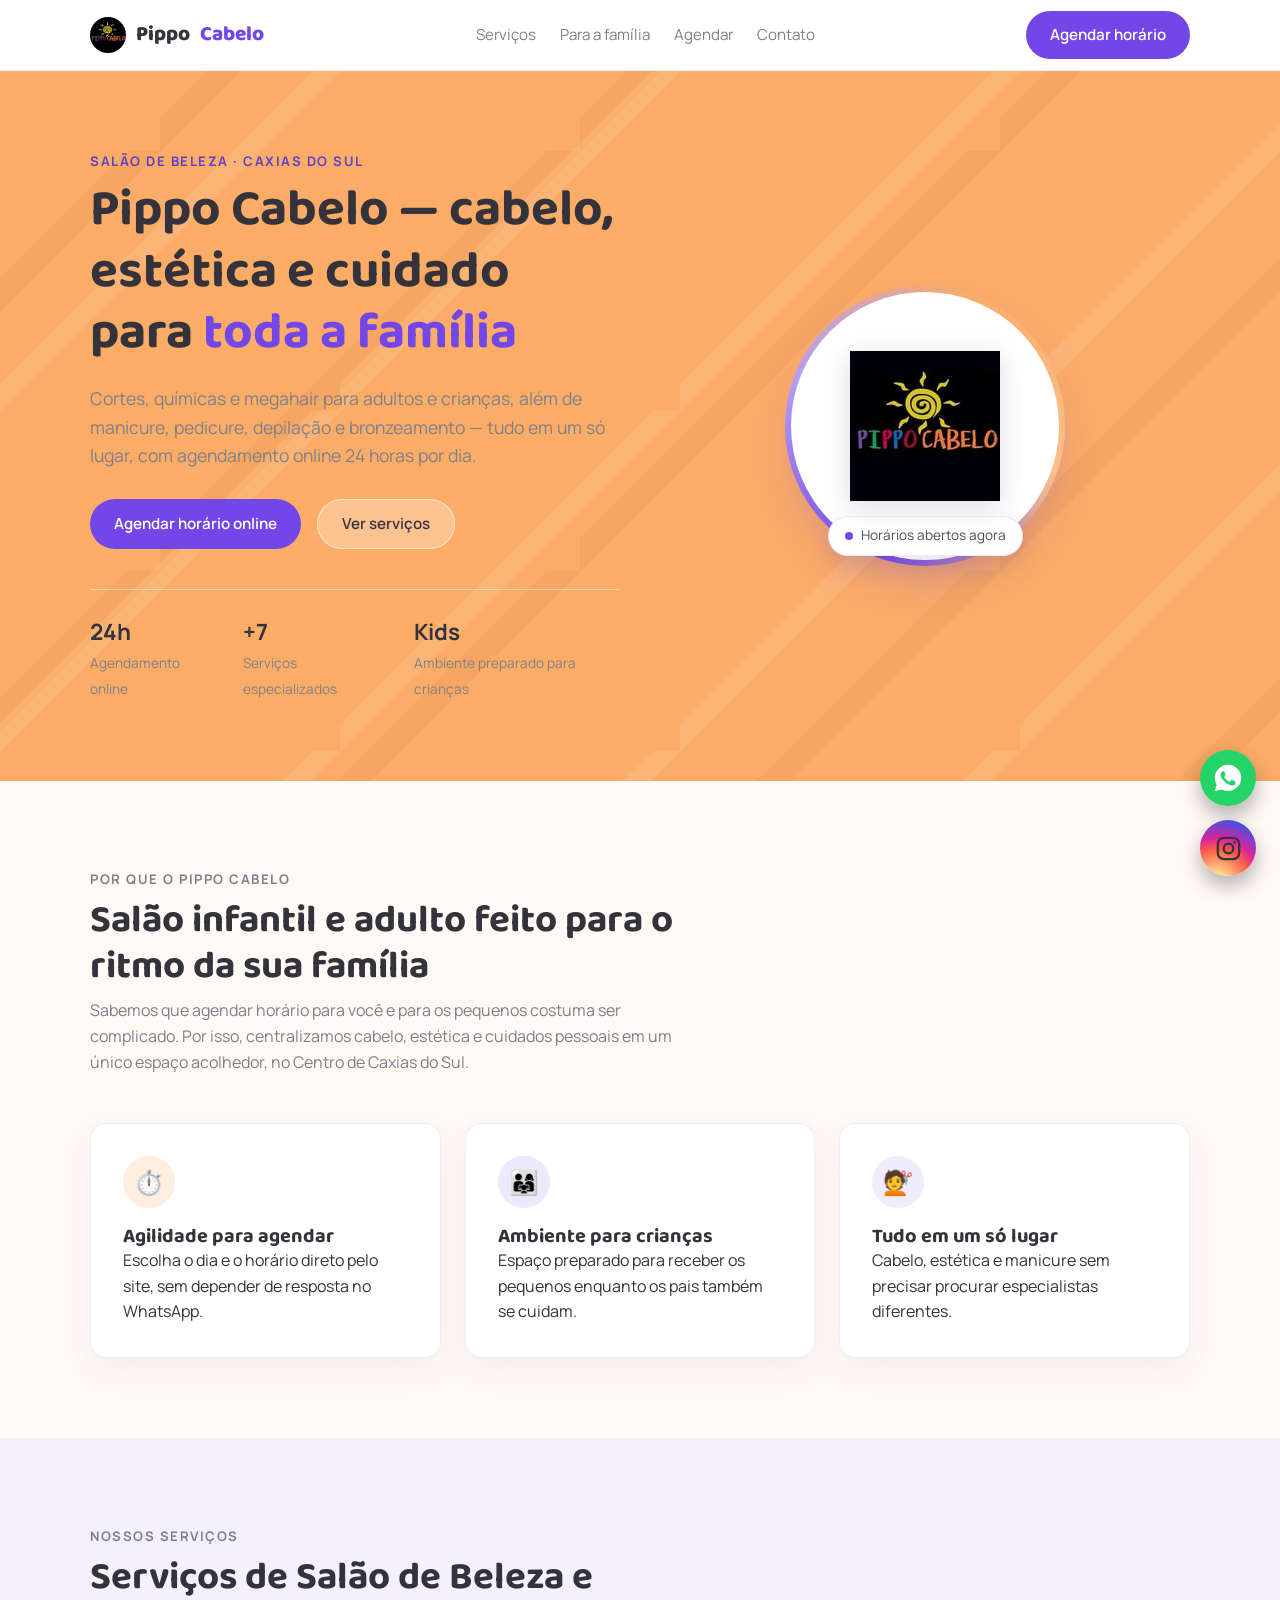
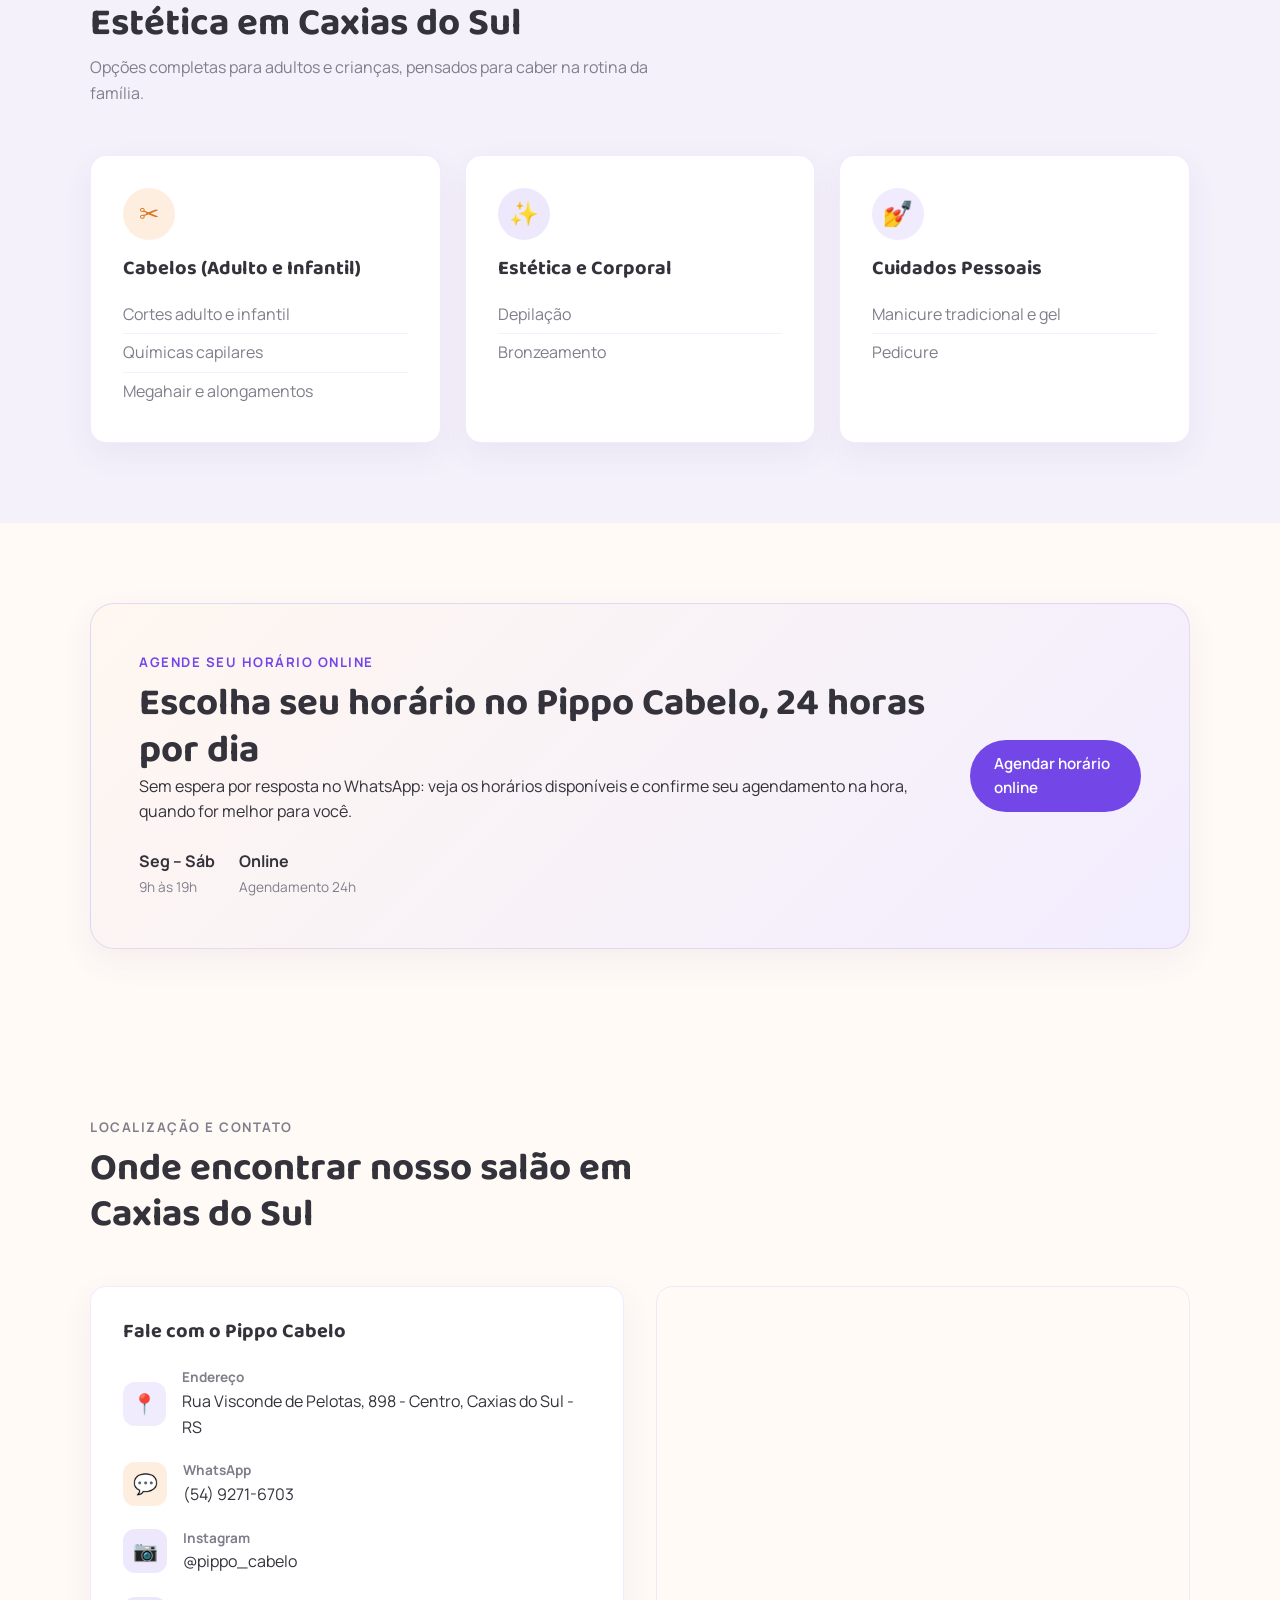
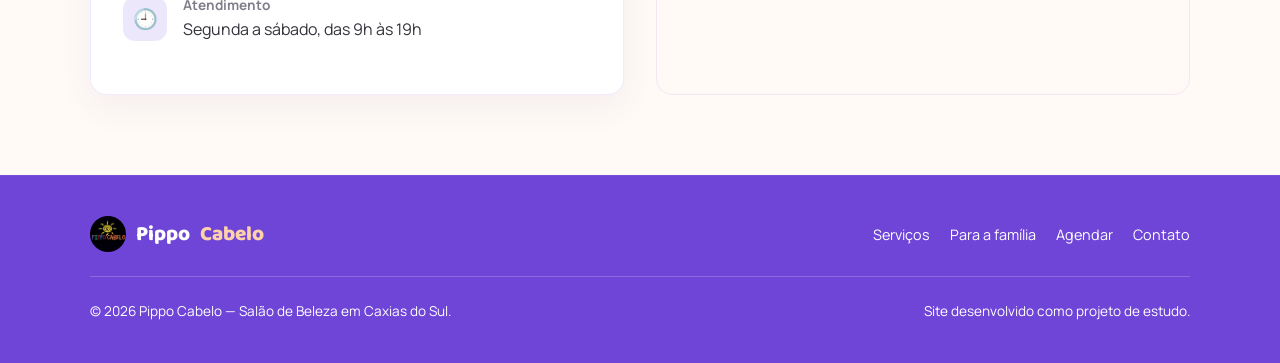
==== index.html @ ef591f98 "arrumando" ====
<!DOCTYPE html>
<html lang="pt-BR">
<head>
  <meta charset="UTF-8">
  <meta name="viewport" content="width=device-width, initial-scale=1.0">

  <!-- ===================== SEO ===================== -->
  <title>Pippo Cabelo | Salão Adulto, Infantil e Agendamento Online em Caxias do Sul</title>
  <meta name="description" content="Agende seu horário online no Pippo Cabelo! Cortes adulto e infantil, megahair, químicas, manicure, depilação e bronzeamento em Caxias do Sul. Escolha seu horário 24h!">
  <meta name="keywords" content="salão de beleza em caxias do sul, agendamento online salão, salão infantil caxias do sul, megahair caxias do sul, manicure e pedicure perto de mim, depilação e bronzeamento caxias">
  <meta name="robots" content="index, follow">
  <link rel="canonical" href="https://pippo-cabelo.vercel.app/">
  
  <meta property="og:type" content="business.business">
  <meta property="og:title" content="Pippo Cabelo | Salão Adulto, Infantil e Agendamento Online em Caxias do Sul">
  <meta property="og:description" content="Cabelo, estética e cuidados para toda a família. Agende seu horário online 24h no Pippo Cabelo, em Caxias do Sul.">
  <meta property="og:image" content="https://pippo-cabelo.vercel.app/assets/logo.png">
  <meta property="og:url" content="https://pippo-cabelo.vercel.app/">
  <meta property="og:locale" content="pt_BR">
  <meta name="theme-color" content="#fbac67">

  <link rel="icon" href="assets/logo.png" type="image/png">
  <link rel="stylesheet" href="styles.css">

  <script type="application/ld+json">
  {
    "@context": "https://schema.org",
    "@type": "HairSalon",
    "name": "Pippo Cabelo",
    "image": "https://pippo-cabelo.vercel.app/assets/logo.png",
    "url": "https://pippo-cabelo.vercel.app/",
    "telephone": "+555492716703",
    "priceRange": "$$",
    "address": {
      "@type": "PostalAddress",
      "streetAddress": "Rua Visconde de Pelotas, 898 - Centro",
      "addressLocality": "Caxias do Sul",
      "addressRegion": "RS",
      "addressCountry": "BR"
    },
    "openingHoursSpecification": [
      {
        "@type": "OpeningHoursSpecification",
        "dayOfWeek": ["Monday", "Tuesday", "Wednesday", "Thursday", "Friday", "Saturday"],
        "opens": "09:00",
        "closes": "19:00"
      }
    ],
    "sameAs": [
      "https://www.instagram.com/pippo_cabelo"
    ]
  }
  </script>
</head>
<body>

  <!-- ===================== HEADER ===================== -->
  <header class="site-header">
    <div class="container">
      <a href="#topo" class="brand">
        <img src="assets/logo.png" alt="Logotipo Pippo Cabelo - Salão de Beleza em Caxias do Sul">
        Pippo<span class="hl">Cabelo</span>
      </a>

      <nav class="nav-links" aria-label="Navegação principal">
        <a href="#servicos">Serviços</a>
        <a href="#familia">Para a família</a>
        <a href="#agendar">Agendar</a>
        <a href="#contato">Contato</a>
      </nav>

      <div class="header-actions">
        <a class="btn btn-primary" href="https://online.maapp.com.br/Pippocabelo" target="_blank" rel="noopener">Agendar horário</a>
        <button class="nav-toggle" id="navToggle" aria-label="Abrir menu" aria-expanded="false" aria-controls="mobileMenu">
          <svg width="26" height="26" viewBox="0 0 24 24" fill="none" stroke="currentColor" stroke-width="2" stroke-linecap="round"><line x1="3" y1="6" x2="21" y2="6"></line><line x1="3" y1="12" x2="21" y2="12"></line><line x1="3" y1="18" x2="21" y2="18"></line></svg>
        </button>
      </div>
    </div>

    <nav class="mobile-menu" id="mobileMenu" aria-label="Navegação mobile">
      <a href="#servicos">Serviços</a>
      <a href="#familia">Para a família</a>
      <a href="#agendar">Agendar</a>
      <a href="#contato">Contato</a>
    </nav>
  </header>

  <main id="topo">

    <!-- ===================== HERO ===================== -->
    <section class="hero">
      <div class="container">
        <div class="hero-copy">
          <p class="eyebrow">Salão de beleza · Caxias do Sul</p>
          <h1>Pippo Cabelo — cabelo, estética e cuidado para <span class="accent">toda a família</span></h1>
          <p class="lead">
            Cortes, químicas e megahair para adultos e crianças, além de manicure,
            pedicure, depilação e bronzeamento — tudo em um só lugar, com
            agendamento online 24 horas por dia.
          </p>

          <div class="hero-cta">
            <a class="btn btn-primary" href="https://online.maapp.com.br/Pippocabelo" target="_blank" rel="noopener">Agendar horário online</a>
            <a class="btn btn-ghost-light" href="#servicos">Ver serviços</a>
          </div>

          <div class="hero-stats">
            <div><strong>24h</strong><span>Agendamento online</span></div>
            <div><strong>+7</strong><span>Serviços especializados</span></div>
            <div><strong>Kids</strong><span>Ambiente preparado para crianças</span></div>
          </div>
        </div>

        <div class="hero-visual">
          <div class="sun-wrap">
            <div class="sun-core">
              <img src="assets/logo.png" alt="Pippo Cabelo - Salão Adulto, Infantil e Estética em Caxias do Sul">
            </div>
          </div>
          <div class="floating-badge"><span class="dot"></span> Horários abertos agora</div>
        </div>
      </div>
    </section>

    <!-- ===================== PARA A FAMÍLIA ===================== -->
    <section class="section" id="familia">
      <div class="container">
        <div class="section-head">
          <p class="eyebrow">Por que o Pippo Cabelo</p>
          <h2>Salão infantil e adulto feito para o ritmo da sua família</h2>
          <p>
            Sabemos que agendar horário para você e para os pequenos costuma ser
            complicado. Por isso, centralizamos cabelo, estética e cuidados pessoais
            em um único espaço acolhedor, no Centro de Caxias do Sul.
          </p>
        </div>

        <div class="benefits-grid">
          <div class="benefit-card">
            <div class="benefit-icon c-sun">⏱️</div>
            <h3>Agilidade para agendar</h3>
            <p>Escolha o dia e o horário direto pelo site, sem depender de resposta no WhatsApp.</p>
          </div>
          <div class="benefit-card">
            <div class="benefit-icon c-coral">👨‍👩‍👧</div>
            <h3>Ambiente para crianças</h3>
            <p>Espaço preparado para receber os pequenos enquanto os pais também se cuidam.</p>
          </div>
          <div class="benefit-card">
            <div class="benefit-icon c-teal">💇</div>
            <h3>Tudo em um só lugar</h3>
            <p>Cabelo, estética e manicure sem precisar procurar especialistas diferentes.</p>
          </div>
        </div>
      </div>
    </section>

    <!-- ===================== SERVIÇOS ===================== -->
    <section class="section section-dark" id="servicos">
      <div class="container">
        <div class="section-head">
          <p class="eyebrow">Nossos serviços</p>
          <h2>Serviços de Salão de Beleza e Estética em Caxias do Sul</h2>
          <p>Opções completas para adultos e crianças, pensados para caber na rotina da família.</p>
        </div>

        <div class="services-grid">
          <article class="service-card">
            <div class="service-badge c-sun">✂️</div>
            <h3>Cabelos (Adulto e Infantil)</h3>
            <ul>
              <li>Cortes adulto e infantil</li>
              <li>Químicas capilares</li>
              <li>Megahair e alongamentos</li>
            </ul>
          </article>

          <article class="service-card">
            <div class="service-badge c-coral">✨</div>
            <h3>Estética e Corporal</h3>
            <ul>
              <li>Depilação</li>
              <li>Bronzeamento</li>
            </ul>
          </article>

          <article class="service-card">
            <div class="service-badge c-teal">💅</div>
            <h3>Cuidados Pessoais</h3>
            <ul>
              <li>Manicure tradicional e gel</li>
              <li>Pedicure</li>
            </ul>
          </article>
        </div>
      </div>
    </section>

    <!-- ===================== AGENDAR (CTA) ===================== -->
    <section class="section" id="agendar">
      <div class="container">
        <div class="booking-banner">
          <div>
            <p class="eyebrow">Agende seu horário online</p>
            <h2>Escolha seu horário no Pippo Cabelo, 24 horas por dia</h2>
            <p>
              Sem espera por resposta no WhatsApp: veja os horários disponíveis
              e confirme seu agendamento na hora, quando for melhor para você.
            </p>

            <div class="booking-hours">
              <div><strong>Seg – Sáb</strong><span>9h às 19h</span></div>
              <div><strong>Online</strong><span>Agendamento 24h</span></div>
            </div>
          </div>

          <div class="booking-actions">
            <a class="btn btn-primary" href="https://online.maapp.com.br/Pippocabelo" target="_blank" rel="noopener">Agendar horário online</a>
          </div>
        </div>
      </div>
    </section>

    <!-- ===================== LOCALIZAÇÃO E CONTATO ===================== -->
    <section class="section" id="contato">
      <div class="container">
        <div class="section-head">
          <p class="eyebrow">Localização e contato</p>
          <h2>Onde encontrar nosso salão em Caxias do Sul</h2>
        </div>

        <div class="contact-grid">
          <div class="contact-card">
            <h3>Fale com o Pippo Cabelo</h3>
            <ul class="contact-list">
              <li>
                <span class="ico c-teal">📍</span>
                <div>
                  <strong>Endereço</strong>
                  <span>Rua Visconde de Pelotas, 898 - Centro, Caxias do Sul - RS</span>
                </div>
              </li>
              <li>
                <span class="ico c-sun">💬</span>
                <div>
                  <strong>WhatsApp</strong>
                  <span>(54) 9271-6703</span>
                </div>
              </li>
              <li>
                <span class="ico c-coral">📷</span>
                <div>
                  <strong>Instagram</strong>
                  <span>@pippo_cabelo</span>
                </div>
              </li>
              <li>
                <span class="ico c-violet">🕘</span>
                <div>
                  <strong>Atendimento</strong>
                  <span>Segunda a sábado, das 9h às 19h</span>
                </div>
              </li>
            </ul>
          </div>

          <div class="map-frame">
            <iframe
              src="https://www.google.com/maps?q=Rua+Visconde+de+Pelotas,+898+-+Centro,+Caxias+do+Sul+-+RS&output=embed"
              title="Mapa de localização do Pippo Cabelo em Caxias do Sul"
              loading="lazy"
              referrerpolicy="no-referrer-when-downgrade">
            </iframe>
          </div>
        </div>
      </div>
    </section>

  </main>

  <!-- ===================== RODAPÉ ===================== -->
  <footer class="site-footer">
    <div class="container">
      <div class="footer-top">
        <a href="#topo" class="brand">
          <img src="assets/logo.png" alt="Logotipo Pippo Cabelo - Caxias do Sul">
          Pippo<span class="hl">Cabelo</span>
        </a>
        <nav class="footer-links" aria-label="Links do rodapé">
          <a href="#servicos">Serviços</a>
          <a href="#familia">Para a família</a>
          <a href="#agendar">Agendar</a>
          <a href="#contato">Contato</a>
        </nav>
      </div>
      <div class="footer-bottom">
        <span>© 2026 Pippo Cabelo — Salão de Beleza em Caxias do Sul.</span>
        <span>Site desenvolvido como projeto de estudo.</span>
      </div>
    </div>
  </footer>

  <!-- Botões flutuantes de contato -->
  <div class="float-actions">
    <a class="whatsapp-float" href="https://wa.me/555492716703?text=Ol%C3%A1!%20Quero%20agendar%20um%20hor%C3%A1rio%20no%20Pippo%20Cabelo." target="_blank" rel="noopener" aria-label="Falar no WhatsApp com Pippo Cabelo">
      <svg viewBox="0 0 24 24" aria-hidden="true"
           style="display:block;width:32px;height:32px;fill:#ffffff;color:#ffffff;">
        <path fill="#ffffff" d="M12.04 2C6.58 2 2.13 6.45 2.13 11.91c0 1.75.46 3.45 1.32 4.95L2.05 22l5.29-1.39a9.9 9.9 0 0 0 4.7 1.2h.01c5.46 0 9.9-4.45 9.9-9.91C21.95 6.45 17.5 2 12.04 2Zm5.8 14.16c-.24.68-1.4 1.32-1.93 1.4-.5.08-1.11.11-1.79-.11-.41-.13-.95-.31-1.63-.6-2.87-1.24-4.74-4.13-4.88-4.32-.14-.19-1.17-1.55-1.17-2.96 0-1.4.73-2.09 1-2.38.24-.27.53-.34.71-.34h.5c.16 0 .38-.06.59.45.24.57.8 1.98.87 2.12.07.14.11.31.02.5-.09.19-.14.31-.28.47-.14.16-.29.36-.42.48-.14.13-.29.28-.13.55.16.27.72 1.19 1.55 1.93 1.06.95 1.96 1.24 2.23 1.38.27.14.43.11.58-.07.16-.19.68-.79.86-1.06.18-.27.36-.22.6-.13.24.09 1.55.73 1.81.86.27.14.44.2.51.31.07.13.07.7-.17 1.38Z"/>
      </svg>
    </a>

    <a class="instagram-float" href="https://www.instagram.com/pippo_cabelo" target="_blank" rel="noopener" aria-label="Ver Instagram do Pippo Cabelo">
      <svg viewBox="0 0 24 24" fill="none" stroke="currentColor" stroke-width="2" stroke-linecap="round" stroke-linejoin="round" aria-hidden="true">
        <rect x="2.5" y="2.5" width="19" height="19" rx="5.5"/>
        <circle cx="12" cy="12" r="4.3"/>
        <circle cx="17.4" cy="6.6" r="1.15" fill="currentColor" stroke="none"/>
      </svg>
    </a>
  </div>

  <script src="script.js"></script>
</body>
</html>
---- styles.css ----
/* ================= FONTES ================= */
@import url('https://fonts.googleapis.com/css2?family=Baloo+2:wght@600;700;800&family=Manrope:wght@400;500;600;700&display=swap');

/* ================= RESET E VARIÁVEIS ================= */
:root {
  --bg-dark: #fffaf6;
  --bg-card: #ffffff;
  --bg-card-hover: #fff6ef;
  --text-main: #34323b;
  --text-muted: #7f7f8b;
  --primary-accent: #7346e8;
  --accent-coral: #fbac67;
  --accent-teal: #9b7cf0;
  --accent-violet: #c9baf7;
  --font-family: 'Manrope', system-ui, -apple-system, BlinkMacSystemFont, "Segoe UI", Roboto, sans-serif;
  --font-display: 'Baloo 2', var(--font-family);
  --max-width: 1140px;
}

* {
  margin: 0;
  padding: 0;
  box-sizing: border-box;
}

html {
  scroll-behavior: smooth;
}

body {
  background-color: var(--bg-dark);
  color: var(--text-main);
  font-family: var(--font-family);
  line-height: 1.6;
  -webkit-font-smoothing: antialiased;
}

a {
  color: inherit;
  text-decoration: none;
}

ul {
  list-style: none;
}

.container {
  max-width: var(--max-width);
  margin: 0 auto;
  padding: 0 20px;
}

/* ================= TYPOGRAPHY & BUTTONS ================= */
.eyebrow {
  text-transform: uppercase;
  font-size: 0.825rem;
  letter-spacing: 1.5px;
  font-weight: 700;
  color: var(--primary-accent);
  margin-bottom: 8px;
}

h1, h2, h3 {
  color: var(--text-main);
  line-height: 1.2;
  font-family: var(--font-display);
}

h1 { font-size: clamp(2rem, 4vw, 3.2rem); }
h2 { font-size: clamp(1.6rem, 3vw, 2.4rem); }
h3 { font-size: 1.25rem; }

.btn {
  display: inline-flex;
  align-items: center;
  justify-content: center;
  padding: 12px 24px;
  border-radius: 50px;
  font-weight: 600;
  font-size: 0.95rem;
  transition: all 0.2s ease;
  cursor: pointer;
  border: none;
}

.btn-primary {
  background: var(--primary-accent);
  color: #ffffff;
}

.btn-primary:hover {
  transform: translateY(-2px);
  box-shadow: 0 8px 22px rgba(115, 70, 232, 0.28);
}

.btn-ghost-light {
  background: rgba(255, 255, 255, 0.28);
  color: #3b3340;
  border: 1px solid rgba(255, 255, 255, 0.60);
}

.btn-ghost-light:hover {
  background: rgba(255, 255, 255, 0.45);
}

/* ================= HEADER ================= */
.site-header {
  position: sticky;
  top: 0;
  z-index: 100;
  background: rgba(255, 255, 255, 0.92);
  backdrop-filter: blur(12px);
  border-bottom: 1px solid rgba(115, 70, 232, 0.10);
}

.site-header .container {
  display: flex;
  align-items: center;
  justify-content: space-between;
  height: 70px;
}

.brand {
  display: flex;
  align-items: center;
  gap: 10px;
  font-size: 1.3rem;
  font-weight: 800;
  font-family: var(--font-display);
}

.brand img {
  width: 36px;
  height: 36px;
  border-radius: 50%;
}

.brand .hl {
  color: var(--primary-accent);
}

.nav-links {
  display: flex;
  gap: 24px;
}

.nav-links a {
  font-size: 0.95rem;
  color: var(--text-muted);
  transition: color 0.2s ease;
}

.nav-links a:hover {
  color: var(--primary-accent);
}

.header-actions {
  display: flex;
  align-items: center;
  gap: 12px;
}

.nav-toggle {
  display: none;
  background: none;
  border: none;
  color: var(--primary-accent);
  cursor: pointer;
}

.mobile-menu {
  display: none;
  flex-direction: column;
  background: var(--bg-card);
  padding: 16px 20px;
  gap: 12px;
  border-bottom: 1px solid rgba(115, 70, 232, 0.10);
  box-shadow: 0 8px 24px rgba(87, 64, 120, 0.06);
}

/* ================= HERO & VISUAL LIMPO ================= */
.hero {
  padding: 80px 0;
  background-color: #fbac67;
  background-image:
    linear-gradient(135deg, transparent 0 46%, rgba(255,255,255,0.10) 46% 50%, transparent 50% 100%),
    linear-gradient(135deg, transparent 0 46%, rgba(198,116,52,0.10) 46% 50%, transparent 50% 100%);
  background-size: 340px 340px, 420px 420px;
  background-position: 0 0, 160px 80px;
}

.hero .container {
  display: grid;
  grid-template-columns: 1fr 1fr;
  gap: 40px;
  align-items: center;
}

.hero-copy h1 .accent {
  color: var(--primary-accent);
}

.hero-copy .lead {
  color: var(--text-muted);
  margin: 20px 0 30px;
  font-size: 1.1rem;
}

.hero-cta {
  display: flex;
  gap: 16px;
  margin-bottom: 40px;
}

.hero-stats {
  display: flex;
  gap: 30px;
  border-top: 1px solid rgba(255, 255, 255, 0.42);
  padding-top: 24px;
}

.hero-stats div strong {
  display: block;
  font-size: 1.4rem;
  color: var(--text-main);
}

.hero-stats div span {
  font-size: 0.85rem;
  color: var(--text-muted);
}

/* HERO VISUAL LIMPO (SEM GIRA-GIRA / SEM CORES EXTRA) */
.hero-visual {
  position: relative;
  display: flex;
  justify-content: center;
  align-items: center;
}

.sun-wrap {
  position: relative;
  width: 280px;
  height: 280px;
  display: flex;
  align-items: center;
  justify-content: center;
  border-radius: 50%;
  background: conic-gradient(from 200deg, #7346e8, #b69df4, #fbac67, #f8c08d, #7346e8);
  box-shadow: 0 22px 45px -12px rgba(115, 70, 232, 0.28);
  padding: 6px;
}

.sun-wrap::before {
  content: "";
  position: absolute;
  inset: 6px;
  border-radius: 50%;
  background: #ffffff;
}

.sun-core {
  position: relative;
  z-index: 1;
  width: 100%;
  height: 100%;
  display: flex;
  align-items: center;
  justify-content: center;
  padding: 30px;
}

.sun-core img {
  max-width: 85%;
  max-height: 85%;
  object-fit: contain;
  filter: drop-shadow(0 5px 14px rgba(65, 49, 95, 0.18));
}

.floating-badge {
  position: absolute;
  bottom: 10px;
  background: var(--bg-card);
  border: 1px solid rgba(115, 70, 232, 0.12);
  padding: 8px 16px;
  border-radius: 50px;
  font-size: 0.85rem;
  display: flex;
  align-items: center;
  gap: 8px;
  box-shadow: 0 10px 24px rgba(77, 57, 112, 0.12);
}

.floating-badge .dot {
  width: 8px;
  height: 8px;
  background: var(--accent-teal);
  border-radius: 50%;
}

/* ================= SEÇÕES EM GERAL ================= */
.section {
  padding: 80px 0;
}

.section-dark {
  background: #f4f1fb;
}

.section-head {
  max-width: 600px;
  margin-bottom: 48px;
}

.section-head p {
  color: var(--text-muted);
  margin-top: 8px;
}

/* ================= CARDS & GRIDS ================= */
.benefits-grid,
.services-grid {
  display: grid;
  grid-template-columns: repeat(auto-fit, minmax(280px, 1fr));
  gap: 24px;
}

.benefit-card,
.service-card {
  background: var(--bg-card);
  border: 1px solid rgba(115, 70, 232, 0.10);
  padding: 32px;
  border-radius: 16px;
  transition: transform 0.2s ease, background-color 0.2s ease;
}

.benefit-card:hover,
.service-card:hover {
  transform: translateY(-4px);
  background: var(--bg-card-hover);
}

.benefit-icon,
.service-badge {
  font-size: 1.5rem;
  margin-bottom: 16px;
  width: 52px;
  height: 52px;
  border-radius: 50%;
  display: flex;
  align-items: center;
  justify-content: center;
}

/* Utilitários de cor por serviço/contato (usados nos círculos de ícone) */
.c-sun    { background: rgba(251, 172, 103, 0.20); color: #d97827; }
.c-coral  { background: rgba(115, 70, 232, 0.12);  color: var(--primary-accent); }
.c-teal   { background: rgba(155, 124, 240, 0.15); color: #7955df; }
.c-violet { background: rgba(201, 186, 247, 0.34); color: #7044df; }

.service-card ul {
  margin-top: 16px;
}

.service-card li {
  color: var(--text-muted);
  padding: 6px 0;
  border-bottom: 1px solid rgba(115, 70, 232, 0.08);
}

.service-card li:last-child {
  border-bottom: none;
}

/* ================= BOOKING BANNER ================= */
.booking-banner {
  background: linear-gradient(135deg, #fff7f0 0%, #f2edff 100%);
  border: 1px solid rgba(115, 70, 232, 0.16);
  border-radius: 24px;
  padding: 48px;
  display: flex;
  justify-content: space-between;
  align-items: center;
  gap: 32px;
}

.booking-hours {
  display: flex;
  gap: 24px;
  margin-top: 24px;
}

.booking-hours strong {
  display: block;
  color: var(--text-main);
}

.booking-hours span {
  font-size: 0.85rem;
  color: var(--text-muted);
}

/* ================= CONTATO E MAPA ================= */
.contact-grid {
  display: grid;
  grid-template-columns: 1fr 1fr;
  gap: 32px;
}

.contact-card {
  background: var(--bg-card);
  padding: 32px;
  border-radius: 16px;
  border: 1px solid rgba(115, 70, 232, 0.10);
}

.contact-list {
  margin-top: 24px;
}

.contact-list li {
  display: flex;
  align-items: center;
  gap: 16px;
  margin-bottom: 20px;
}

.contact-list .ico {
  font-size: 1.25rem;
  width: 44px;
  height: 44px;
  display: flex;
  align-items: center;
  justify-content: center;
  border-radius: 12px;
}

.contact-list strong {
  display: block;
  font-size: 0.85rem;
  color: var(--text-muted);
}

.contact-list span {
  color: var(--text-main);
}

.map-frame {
  border-radius: 16px;
  overflow: hidden;
  min-height: 300px;
  border: 1px solid rgba(115, 70, 232, 0.10);
}

.map-frame iframe {
  width: 100%;
  height: 100%;
  border: none;
}

/* ================= FOOTER ================= */
.site-footer {
  border-top: 1px solid rgba(255, 255, 255, 0.05);
  padding: 40px 0;
  background: #6f45d8;
}

.footer-top {
  display: flex;
  justify-content: space-between;
  align-items: center;
  margin-bottom: 24px;
}

.footer-links {
  display: flex;
  gap: 20px;
}

.footer-links a {
  color: var(--text-muted);
  font-size: 0.9rem;
}

.footer-bottom {
  display: flex;
  justify-content: space-between;
  border-top: 1px solid rgba(255, 255, 255, 0.20);
  padding-top: 24px;
  font-size: 0.85rem;
  color: var(--text-muted);
}

/* ================= BOTÕES FLUTUANTES (WHATSAPP + INSTAGRAM) ================= */
.float-actions {
  position: fixed;
  bottom: 24px;
  right: 24px;
  z-index: 99;
  display: flex;
  flex-direction: column;
  gap: 14px;
  align-items: center;
}

.whatsapp-float,
.instagram-float {
  width: 56px;
  height: 56px;
  color: var(--text-main);
  border-radius: 50%;
  display: flex;
  align-items: center;
  justify-content: center;
  box-shadow: 0 10px 20px rgba(0, 0, 0, 0.3);
  transition: transform 0.2s ease;
}

.whatsapp-float {
  background: #25d366;
}

.instagram-float {
  background: radial-gradient(circle at 30% 110%, #fdf497 0%, #fdf497 5%, #fd5949 45%, #d6249f 60%, #285AEB 90%);
}

.whatsapp-float:hover,
.instagram-float:hover {
  transform: scale(1.1);
}

.whatsapp-float svg {
  width: 32px;
  height: 32px;
}

.instagram-float svg {
  width: 27px;
  height: 27px;
}

/* ================= RESPONSIVO ================= */
@media (max-width: 850px) {
  .hero .container,
  .contact-grid {
    grid-template-columns: 1fr;
  }

  .booking-banner {
    flex-direction: column;
    align-items: flex-start;
    padding: 32px;
  }

  .nav-links,
  .header-actions .btn {
    display: none;
  }

  .nav-toggle {
    display: block;
  }

  .mobile-menu.open {
    display: flex;
  }

  .footer-top,
  .footer-bottom {
    flex-direction: column;
    gap: 16px;
    align-items: flex-start;
  }
}

/* ================= AJUSTES DA PALETA MINHAAGENDA ================= */
.site-footer,
.site-footer .brand,
.site-footer .footer-links a,
.site-footer .footer-bottom {
  color: #ffffff;
}

.site-footer .brand .hl {
  color: #ffd1aa;
}

.site-footer .footer-links a:hover {
  color: #ffffff;
  opacity: 0.82;
}

.hero .eyebrow {
  color: #5f3fc8;
}

.hero-copy h1,
.hero-stats div strong {
  color: #34323b;
}

.floating-badge {
  background: #ffffff;
  color: #4f4c57;
}

.floating-badge .dot {
  background: #7346e8;
}

.booking-banner h2,
.booking-hours strong,
.contact-list span {
  color: #34323b;
}

.service-card,
.benefit-card,
.contact-card,
.booking-banner {
  box-shadow: 0 12px 32px rgba(94, 70, 132, 0.07);
}

.service-card:hover,
.benefit-card:hover {
  box-shadow: 0 16px 36px rgba(94, 70, 132, 0.11);
}

/* ================= CORREÇÃO ÍCONE WHATSAPP ================= */
.whatsapp-float {
  color: black;
}

.whatsapp-float svg {
  display: block;
  width: 32px;
  height: 32px;
  color: #ffffff;
  fill: #ffffff;
}

.whatsapp-float svg path {
  fill: #ffffff;
}
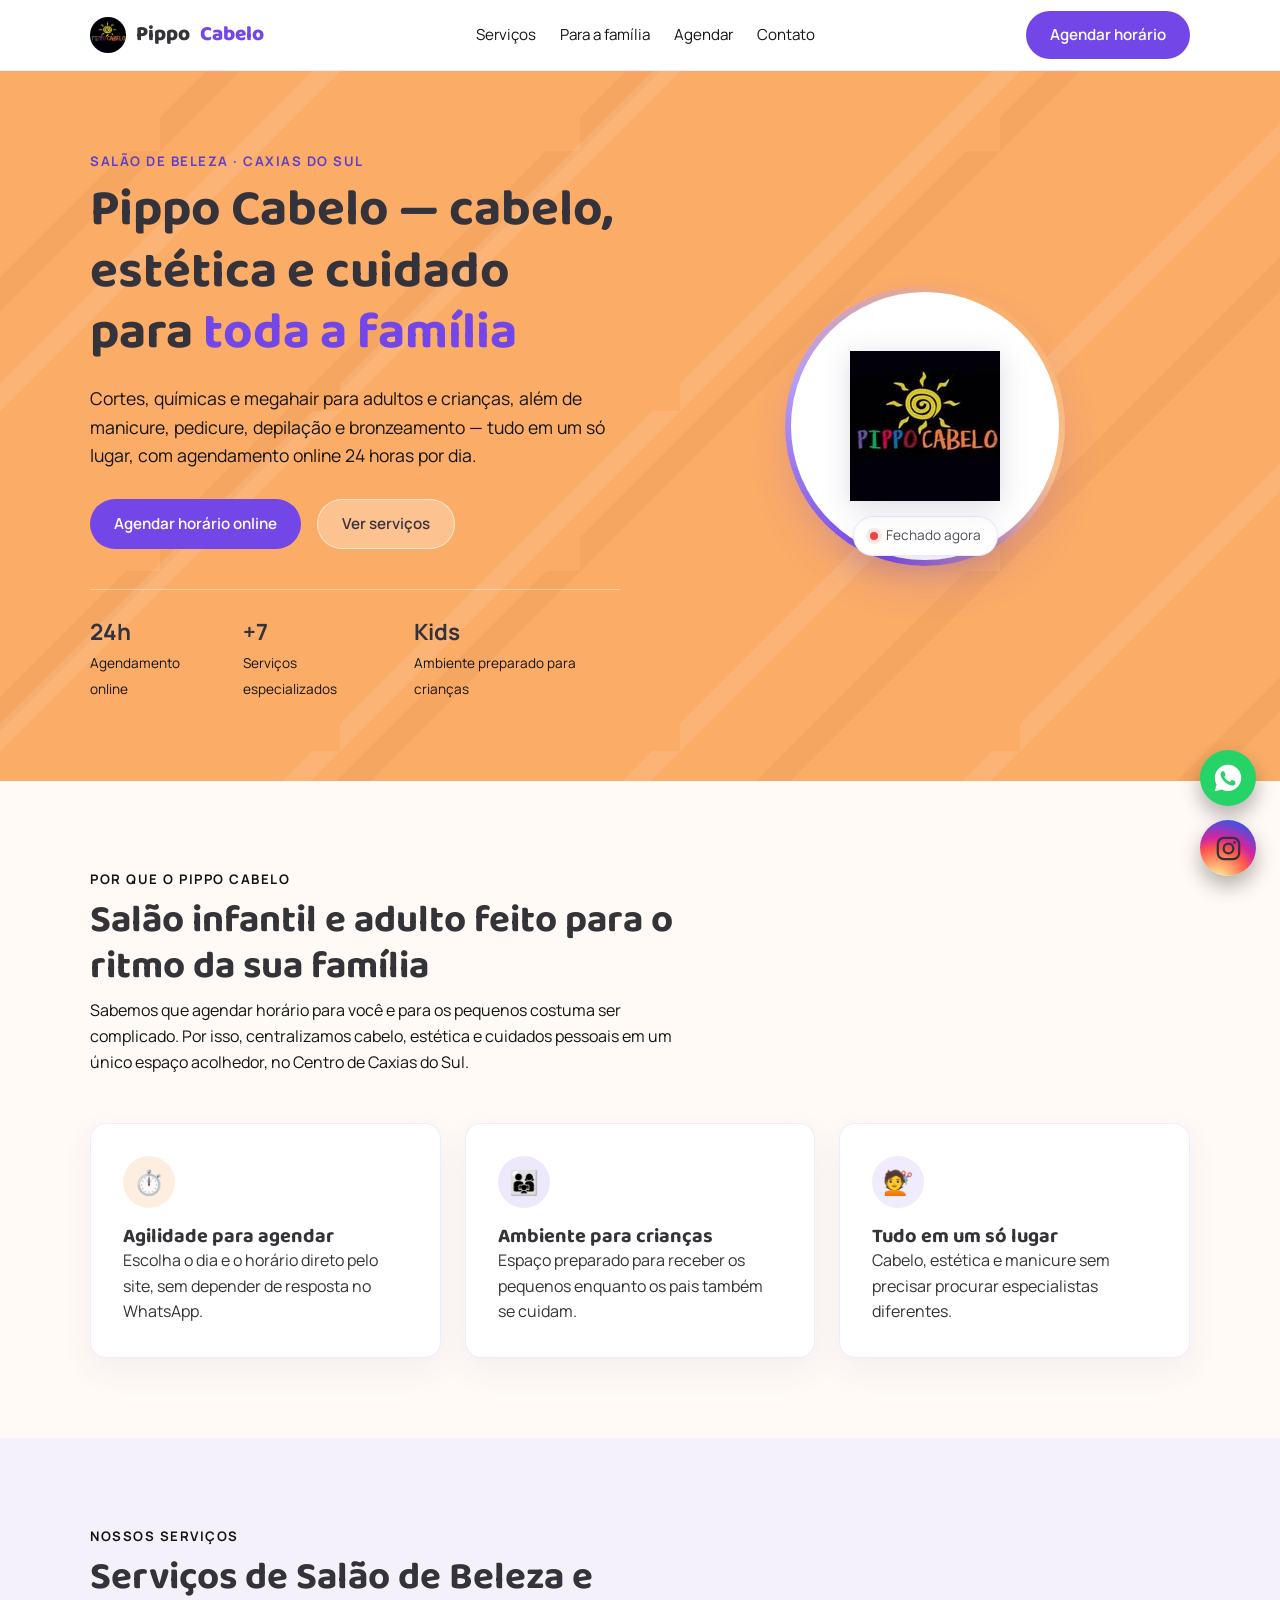
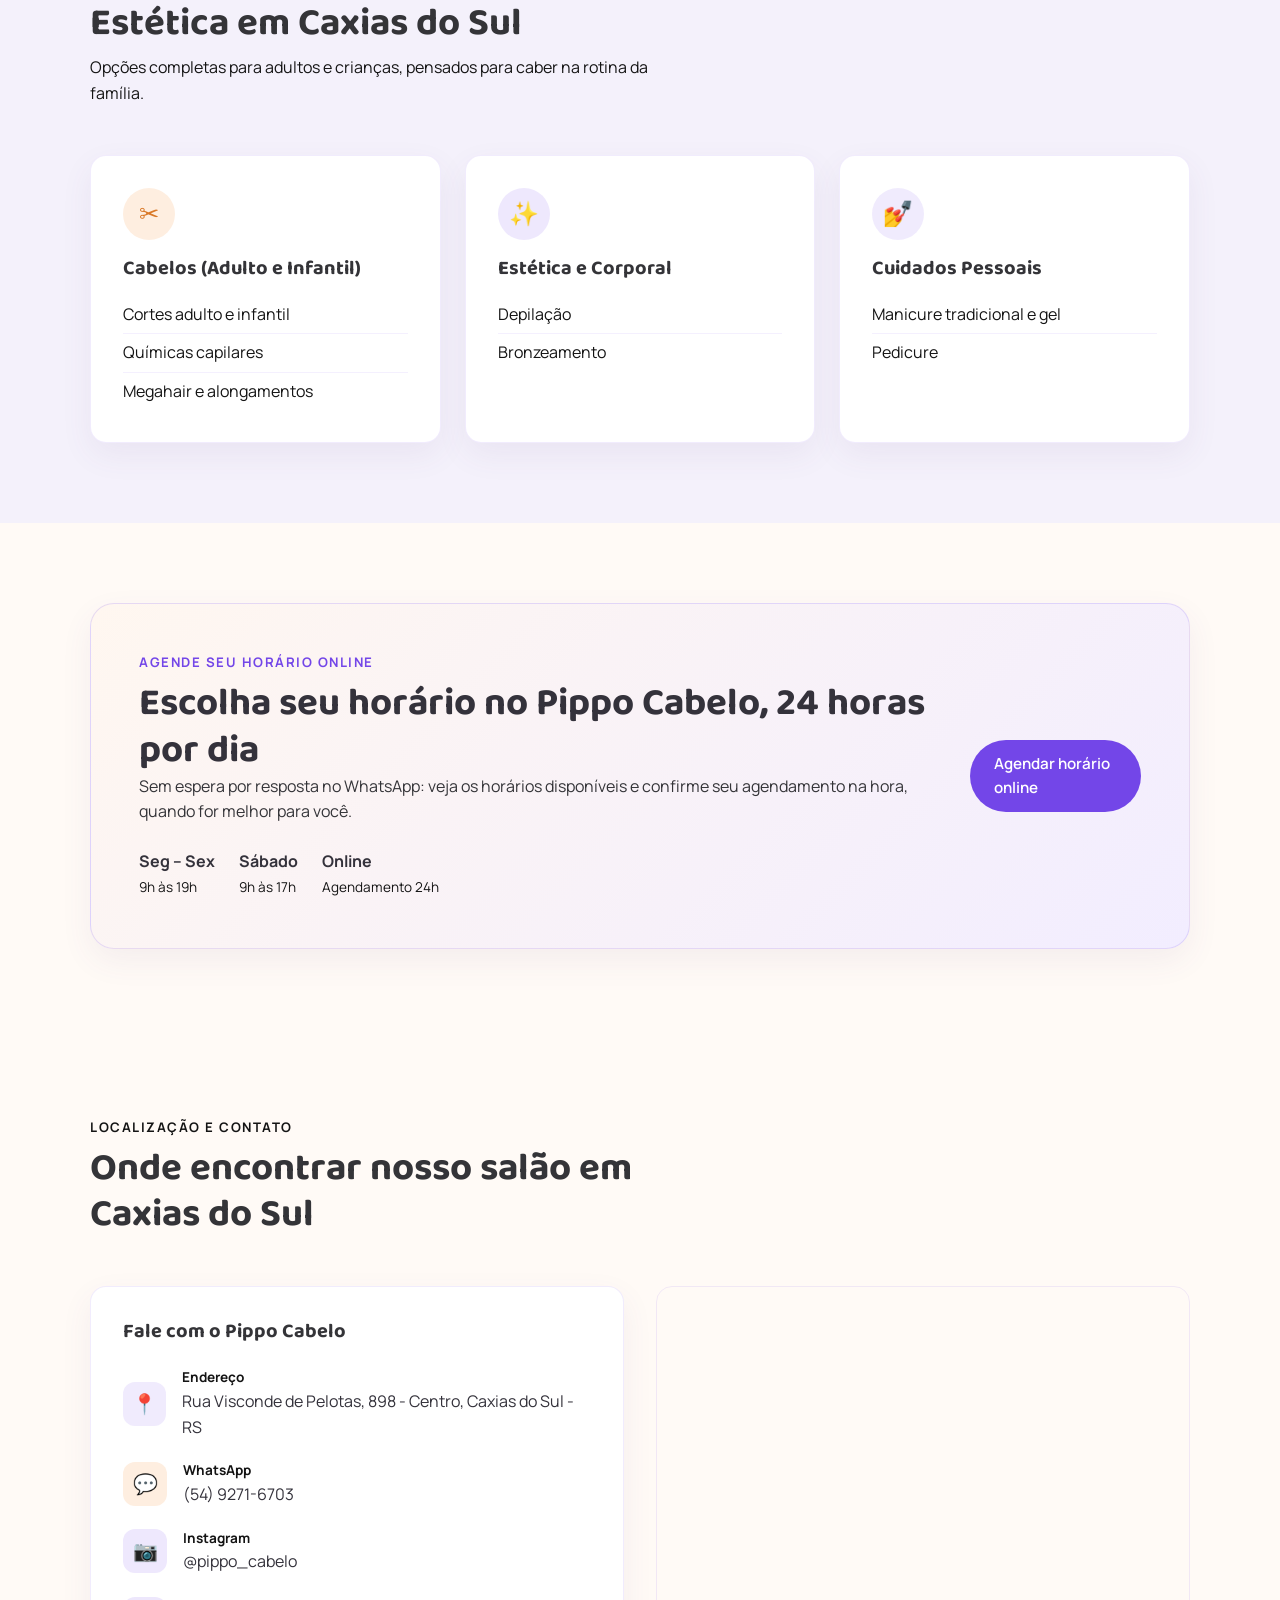
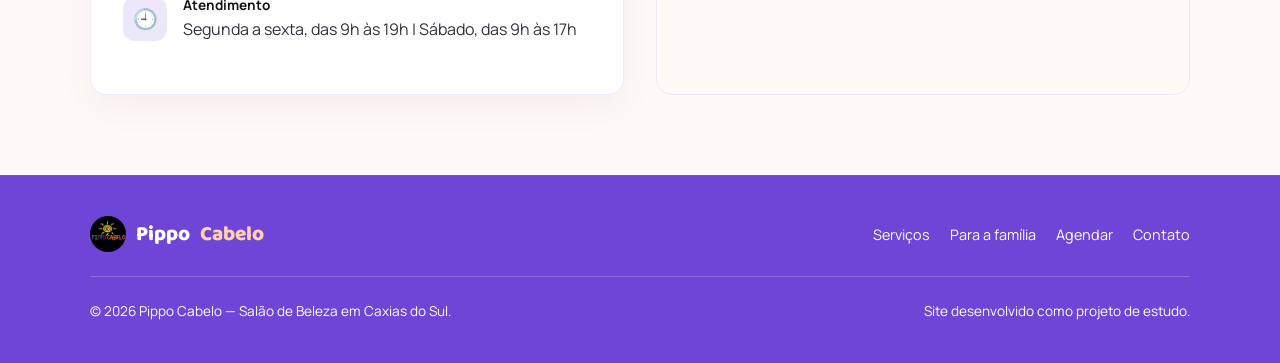
==== commit be82d2f6: "modificando horarios" ====
--- a/index.html
+++ b/index.html
@@ -41,9 +41,15 @@
     "openingHoursSpecification": [
       {
         "@type": "OpeningHoursSpecification",
-        "dayOfWeek": ["Monday", "Tuesday", "Wednesday", "Thursday", "Friday", "Saturday"],
+        "dayOfWeek": ["Monday", "Tuesday", "Wednesday", "Thursday", "Friday"],
         "opens": "09:00",
         "closes": "19:00"
+      },
+      {
+        "@type": "OpeningHoursSpecification",
+        "dayOfWeek": ["Saturday"],
+        "opens": "09:00",
+        "closes": "17:00"
       }
     ],
     "sameAs": [
@@ -117,7 +123,7 @@
               <img src="assets/logo.png" alt="Pippo Cabelo - Salão Adulto, Infantil e Estética em Caxias do Sul">
             </div>
           </div>
-          <div class="floating-badge"><span class="dot"></span> Horários abertos agora</div>
+          <div class="floating-badge" id="statusBadge"><span class="dot"></span><span id="statusText">Verificando horário...</span></div>
         </div>
       </div>
     </section>
@@ -209,7 +215,8 @@
             </p>
 
             <div class="booking-hours">
-              <div><strong>Seg – Sáb</strong><span>9h às 19h</span></div>
+              <div><strong>Seg – Sex</strong><span>9h às 19h</span></div>
+              <div><strong>Sábado</strong><span>9h às 17h</span></div>
               <div><strong>Online</strong><span>Agendamento 24h</span></div>
             </div>
           </div>
@@ -258,7 +265,8 @@
                 <span class="ico c-violet">🕘</span>
                 <div>
                   <strong>Atendimento</strong>
-                  <span>Segunda a sábado, das 9h às 19h</span>
+                  <span>Segunda a sexta, das 9h às 19h</span>
+                  <span>| Sábado, das 9h às 17h</span>
                 </div>
               </li>
             </ul>
--- a/styles.css
+++ b/styles.css
@@ -6,8 +6,8 @@
   --bg-dark: #fffaf6;
   --bg-card: #ffffff;
   --bg-card-hover: #fff6ef;
-  --text-main: #34323b;
-  --text-muted: #7f7f8b;
+  --text-main: #343438;
+  --text-muted: #141414;
   --primary-accent: #7346e8;
   --accent-coral: #fbac67;
   --accent-teal: #9b7cf0;
@@ -230,7 +230,6 @@
   color: var(--text-muted);
 }
 
-/* HERO VISUAL LIMPO (SEM GIRA-GIRA / SEM CORES EXTRA) */
 .hero-visual {
   position: relative;
   display: flex;
@@ -642,3 +641,15 @@
 .whatsapp-float svg path {
   fill: #ffffff;
 }
+
+/* ================= STATUS AUTOMÁTICO ABERTO / FECHADO ================= */
+.floating-badge.is-open .dot {
+  background: #22c55e;
+  box-shadow: 0 0 0 4px rgba(34, 197, 94, 0.14);
+}
+
+.floating-badge.is-closed .dot {
+  background: #ef4444;
+  box-shadow: 0 0 0 4px rgba(239, 68, 68, 0.12);
+}
+
